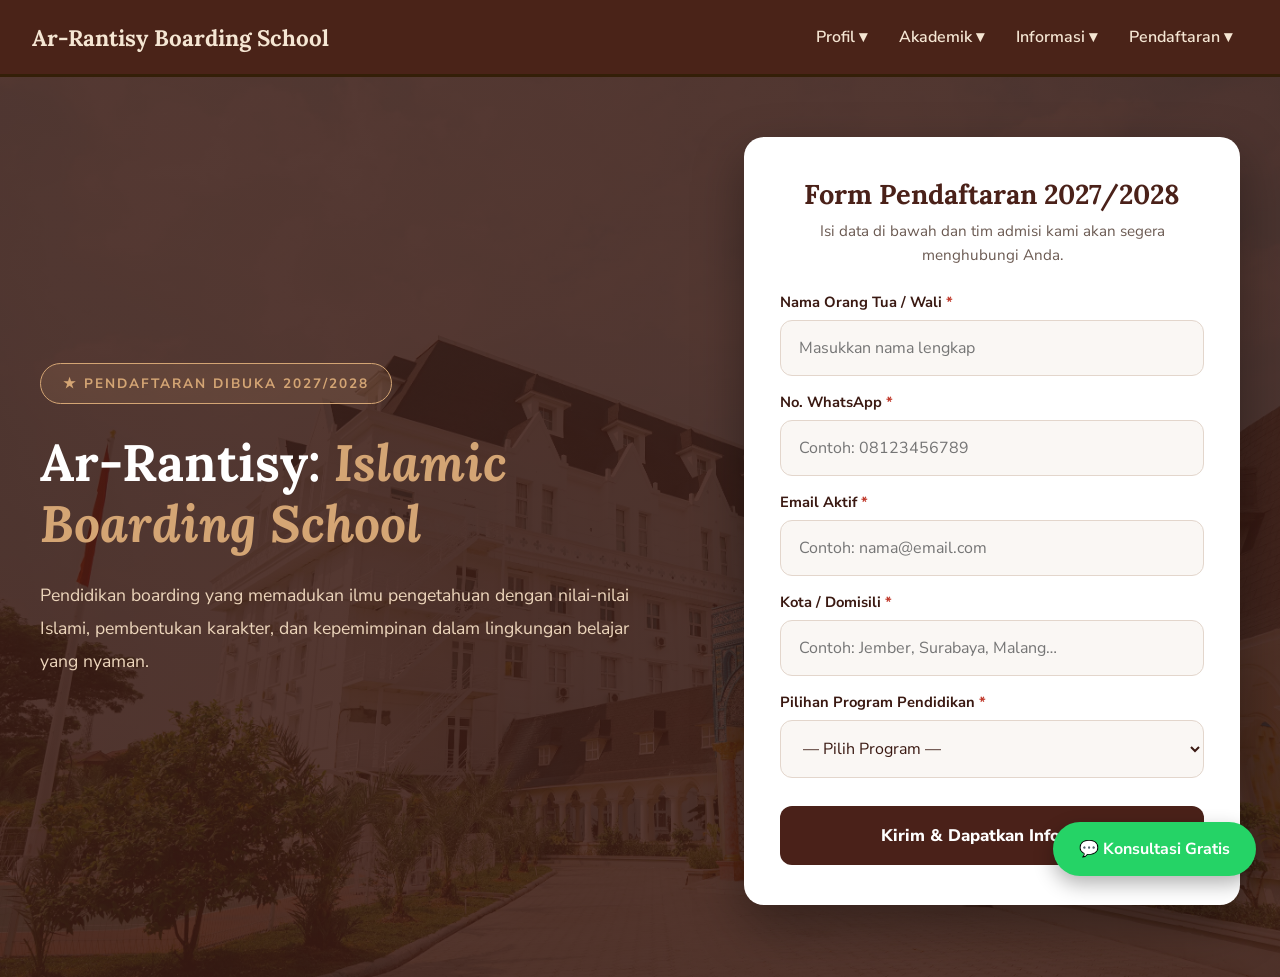
==== form-pendaftaran.html @ 4a1645a8 "first commit" ====
<!DOCTYPE html>
<html lang="en">
<head>
  <meta charset="UTF-8">
  <meta name="viewport" content="width=device-width, initial-scale=1">
  <title>Islamic Boarding School</title>
  <link rel="preconnect" href="https://fonts.googleapis.com">
  <link rel="preconnect" href="https://fonts.gstatic.com" crossorigin>
  <link href="https://fonts.googleapis.com/css2?family=Lora:wght@500;700&family=Nunito+Sans:wght@400;600;700&display=swap" rel="stylesheet">
  <link rel="stylesheet" href="style.css">
</head>
<body>

  <header class="header">
    <a href="#" class="logo">Ar-Rantisy Boarding School</a>
    <input type="checkbox" id="menu-toggle" aria-label="Buka menu">
    <label for="menu-toggle" class="burger">☰</label>

    <nav>
      <ul class="menu">

        <li class="dropdown">
          <a href="#profil">Profil</a>
          <ul class="submenu">
            <li><a href="#sejarah">Sejarah</a></li>
            <li><a href="#visi-misi">Visi dan Misi</a></li>
          </ul>
        </li>

        <li class="dropdown">
          <a href="#akademik">Akademik</a>
          <ul class="submenu">
            <li><a href="#kurikulum">Kurikulum</a></li>
            <li><a href="#program-unggulan">Program Unggulan</a></li>
            <li><a href="#jenjang-pendidikan">Jenjang Pendidikan</a></li>
            <li><a href="#fasilitas">Fasilitas</a></li>
          </ul>
        </li>

        <li class="dropdown">
          <a href="#informasi">Informasi</a>
          <ul class="submenu">
            <li><a href="#berita-kegiatan">Berita Kegiatan</a></li>
            <li><a href="#galeri-foto">Galeri Foto</a></li>
          </ul>
        </li>

        <li class="dropdown">
          <a href="#pendaftaran">Pendaftaran</a>
          <ul class="submenu">
            <li><a href="informasi_pendaftaran.html">Informasi Pendaftaran</a></li>
            <li><a href="form-pendaftaran.html">Form Pendaftaran</a></li>
            <li><a href="kontak.html">Kontak</a></li>
          </ul>
      </ul>
    </nav>
  </header>

 <main class="reg">
    <div class="reg-wrap">

      <!-- Kiri: teks perkenalan -->
      <div class="reg-info">
        <span class="reg-badge">★ Pendaftaran Dibuka 2027/2028</span>
        <h1>Ar-Rantisy: <em>Islamic Boarding School</em></h1>
        <p>
          Pendidikan boarding yang memadukan ilmu pengetahuan dengan nilai-nilai Islami,
          pembentukan karakter, dan kepemimpinan dalam lingkungan belajar yang nyaman.
        </p>
      </div>

      <!-- Kanan: form -->
      <div class="reg-card">
        <h2>Form Pendaftaran 2027/2028</h2>
        <p class="reg-sub">Isi data di bawah dan tim admisi kami akan segera menghubungi Anda.</p>

        <form id="formDaftar">
          <label for="nama">Nama Orang Tua / Wali <span>*</span></label>
          <input type="text" id="nama" placeholder="Masukkan nama lengkap" required>

          <label for="wa">No. WhatsApp <span>*</span></label>
          <input type="tel" id="wa" placeholder="Contoh: 08123456789" required>

          <label for="email">Email Aktif <span>*</span></label>
          <input type="email" id="email" placeholder="Contoh: nama@email.com" required>

          <label for="kota">Kota / Domisili <span>*</span></label>
          <input type="text" id="kota" placeholder="Contoh: Jember, Surabaya, Malang…" required>

          <label for="program">Pilihan Program Pendidikan <span>*</span></label>
          <select id="program" required>
            <option value="">— Pilih Program —</option>
            <option>SD</option>
            <option>SMP</option>
            <option>SMA</option>
          </select>

          <button type="submit" class="reg-submit">Kirim &amp; Dapatkan Informasi</button>
        </form>
      </div>

    </div>
  </main>

  <!-- Tombol WhatsApp melayang -->
  <a href="https://wa.me/6281234567890" target="_blank" class="wa-float">💬 Konsultasi Gratis</a>

  <script>
    // Saat form dikirim, data dibuka di WhatsApp admisi dengan pesan otomatis
    document.getElementById('formDaftar').addEventListener('submit', function (e) {
      e.preventDefault();
      var nama = document.getElementById('nama').value;
      var wa = document.getElementById('wa').value;
      var email = document.getElementById('email').value;
      var kota = document.getElementById('kota').value;
      var program = document.getElementById('program').value;

      var pesan = 'Assalamu’alaikum, saya ingin mendaftar di Ar-Rantisy Boarding School.%0A%0A' +
        'Nama Orang Tua/Wali: ' + encodeURIComponent(nama) + '%0A' +
        'No. WhatsApp: ' + encodeURIComponent(wa) + '%0A' +
        'Email: ' + encodeURIComponent(email) + '%0A' +
        'Kota/Domisili: ' + encodeURIComponent(kota) + '%0A' +
        'Program: ' + encodeURIComponent(program);

      window.open('https://wa.me/6281234567890?text=' + pesan, '_blank');
    });
  </script>
</body>
</html>
---- style.css ----
* { margin: 0; padding: 0; box-sizing: border-box; }

body { font-family: 'Nunito Sans', sans-serif; }

/* ===== HEADER (punyamu + 2 baris tambahan) ===== */
.header {
  display: flex;
  justify-content: space-between;
  align-items: center;
  flex-wrap: wrap;
  gap: 0.8rem;
  padding: 1rem 2rem;
  background: #4a2318;
  border-bottom: 3px solid #341f08;
  color: white;            /* tambahan: teks putih */
  position: relative;      /* tambahan: acuan posisi menu di HP */
}

/* ===== MENU ===== */
.menu { display: flex; list-style: none; }
.menu li { position: relative; }
.menu a { display: block; padding: 10px 16px; margin-left: 0; font-weight: 600; }
.menu a:hover { color: #c8a165; }
.dropdown > a::after { content: " ▾"; }

/* ===== SUBMENU (muncul saat kursor diarahkan) ===== */
.submenu {
  display: none;
  position: absolute;
  top: 100%;
  left: 0;
  min-width: 200px;
  list-style: none;
  padding: 8px;
  background: #4a2318;
  border-top: 3px solid #341f08;
}
.dropdown:hover .submenu,
.dropdown:focus-within .submenu { display: block; }

/* tombol hamburger disembunyikan di laptop */
#menu-toggle, .burger { display: none; }

/* ===== TAMPILAN HP ===== */
@media (max-width: 820px) {
  .burger { display: block; font-size: 1.7rem; cursor: pointer; }

  /* menu disembunyikan, muncul saat hamburger diklik */
  nav {
    display: none;
    position: absolute;
    top: 100%;
    left: 0;
    right: 0;
    padding: 10px 20px 20px;
    background: #4a2318;
  }
  #menu-toggle:checked ~ nav { display: block; }

  .menu { flex-direction: column; }

  /* submenu langsung tampil, menjorok ke dalam */
  .submenu { display: block; position: static; padding: 0 0 0 16px; border: 0; }
}
.logo {
  font-family: 'Lora', serif;
  font-size: 1.4rem;
  font-weight: 700;
  color: #f5e6d3;
  text-decoration: none;
}

nav a {
  margin-left: 1.5rem;
  color: #f5e6d3;
  text-decoration: none;
  font-weight: 600;
  transition: color 0.2s;
}

nav a:hover { color: #d4a574; }

.hero {
  min-height: 80vh;
  display: flex;
  align-items: center;
  text-align: center;
  padding: 3rem 1.5rem;
  color: #f5e6d3;
  /* lapisan coklat transparan di atas foto = efek pudar */
  background:
    linear-gradient(rgba(74, 35, 24, 0.75), rgba(43, 24, 16, 0.75)),
    url('foto-sekolah.jpg') center / cover no-repeat;
}
 
.wrap {
  max-width: 750px;
  margin: 0 auto;
}
 
.hero h1 {
  font-family: 'Lora', serif;
  font-size: clamp(1.8rem, 5vw, 2.8rem);
  line-height: 1.3;
  margin-bottom: 1rem;
}
 
.hero p {
  margin-bottom: 2rem;
  opacity: 0.9;
}
 
.btns {
  display: flex;
  justify-content: center;
  flex-wrap: wrap;
  gap: 1rem;
}
 
.btn {
  padding: 0.7rem 1.6rem;
  border: 2px solid #d4a574;
  border-radius: 999px;
  color: #f5e6d3;
  text-decoration: none;
  font-weight: 700;
}
 
.btn.gold {
  background: #d4a574;
  color: #2b1810;
}

.profil {
  padding: 4rem 1.5rem;
  background: #f0f0f0;
  color: #2b1810;
}
 
.profil .wrap {
  max-width: 1000px;
  display: grid;
  grid-template-columns: 1.2fr 1fr;   
  gap: 3rem;
  align-items: center;
}
 
.profil h2 {
  font-family: 'Lora', serif;
  font-size: 2rem;
  color: #4a2318;
  margin-bottom: 1rem;
}
 
.profil h3 {
  font-family: 'Lora', serif;
  color: #4a2318;
  margin: 1.5rem 0 0.4rem;
}
 
.profil p,
.profil li {
  line-height: 1.7;
}
 
.profil ul {
  padding-left: 1.2rem;
}
 
.card {
  background: #fff8f0;
  padding: 0.8rem;
  border-radius: 14px;
  border: 1px solid #d4a574;
  box-shadow: 0 8px 20px rgba(74, 35, 24, 0.2);
}
 
.card img {
  display: block;
  width: 100%;
  height: 320px;
  object-fit: cover;
  border-radius: 8px;
}
 




/* ===== GALERI FOTO HORIZONTAL ===== */
.slider {
  display: flex;
  flex-direction: row;
  flex-wrap: nowrap;
  justify-content: flex-start;
  gap: 15px;
  overflow-x: auto;
  overflow-y: hidden;
  width: 100%;
  padding: 15px 0 20px;
  scroll-behavior: smooth;
}

/* CARD FOTO */
.foto-card {
  flex: 0 0 260px;
  width: 260px;
  min-width: 260px;
  background: #fff8f0;
  padding: 12px;
  border-radius: 16px;
  border: 1px solid #d4a574;
  box-shadow: 0 4px 12px rgba(74, 35, 24, 0.15);
  text-align: center;
}

/* GAMBAR */
.foto-card img {
  display: block;
  width: 100%;
  height: 220px;
  object-fit: cover;
  border-radius: 10px;
}

/* KETERANGAN */
.foto-card p {
  margin: 10px 0 3px;
  color: #6f5d52;
  font-size: 14px;
}


/* Scrollbar */
.slider::-webkit-scrollbar {
  height: 8px;
}

.slider::-webkit-scrollbar-thumb {
  background: #b9a69a;
  border-radius: 10px;
}

.hint {
  margin-top: 5px;
  font-size: 0.85rem;
  color: #6f5d52;
  text-align: center;
}



/* ===== GALERI ===== */
.galeri {
  padding: 4rem 1.5rem;
  background: #f0f0f0;
}

.galeri .wrap {
  max-width: none;
  width: 100%;
  margin: 0;
  display: block;
}

.galeri h2 {
  font-family: 'Lora', serif;
  color: #4a2318;
  font-size: 2rem;
  margin-bottom: 10px;
}

/* Slider ke samping */
.slider {
  display: flex;
  flex-wrap: nowrap;
  gap: 20px;
  overflow-x: auto;
  overflow-y: hidden;
  padding: 20px 5px;
  scroll-behavior: smooth;
}

/* Card setiap foto */
.foto-card {
  flex: 0 0 260px;
  background: #fff8f0;
  padding: 12px;
  border-radius: 16px;
  border: 1px solid #d4a574;
  box-shadow: 0 4px 12px rgba(74, 35, 24, 0.15);
  text-align: center;
}

/* Foto */
.foto-card img {
  display: block;
  width: 100%;
  height: 220px;
  object-fit: cover;
  border-radius: 10px;
}

/* Keterangan */
.foto-card p {
  margin-top: 10px;
  color: #6f5d52;
  font-size: 14px;
}

.hint {
  text-align: center;
  font-size: 0.85rem;
  color: #6f5d52;
}

/* ===== Section Informasi Pendaftaran ===== */
.psb {
  background: linear-gradient(135deg, #3a1912 0%, #4a2119 55%, #5c2d22 100%);
  color: #f5e6d3;
  padding: 80px 24px;
  font-family: 'Nunito Sans', sans-serif;
  scroll-margin-top: 90px; /* supaya tidak tertutup header saat klik menu */
}
.psb-container { max-width: 1200px; margin: 0 auto; text-align: center; }

.psb-title { font-family: 'Lora', serif; font-size: 2.6rem; color: #fff; margin: 0; }
.psb-year  { font-family: 'Lora', serif; font-size: 1.7rem; color: #d4a574; margin: 10px 0 18px; }
.psb-line  { display: block; width: 80px; height: 4px; background: #d4a574; border-radius: 4px; margin: 0 auto 28px; }
.psb-desc  { max-width: 800px; margin: 0 auto 50px; line-height: 1.9; font-size: 1.05rem; color: #ecd5bb; }

.psb-steps {
  display: grid;
  grid-template-columns: repeat(4, 1fr);
  gap: 24px;
  text-align: center;
}
.psb-card {
  background: rgba(255, 255, 255, 0.07);
  border: 1px solid rgba(212, 165, 116, 0.35);
  border-radius: 20px;
  padding: 32px 24px;
  transition: transform .25s, background .25s;
}
.psb-card:hover { transform: translateY(-6px); background: rgba(255, 255, 255, 0.12); }
.psb-num {
  width: 70px; height: 70px; margin: 0 auto 18px;
  display: flex; align-items: center; justify-content: center;
  background: #d4a574; color: #4a2119;
  font-weight: 800; font-size: 1.5rem;
  border-radius: 50%;
}
.psb-card h3 { font-size: 1.15rem; color: #fff; margin: 0 0 10px; }
.psb-card p  { font-size: .95rem; line-height: 1.7; color: #ecd5bb; margin: 0; }

.psb-action {
  max-width: 520px;
  margin: 60px 0 0 0;
  text-align: left;
}
.psb-label  { color: #d4a574; margin: 0 0 8px; font-size: .95rem; }
.psb-date {
  display: inline-block;
  background: rgba(255, 255, 255, 0.09);
  padding: 18px 26px; border-radius: 16px;
  font-weight: 800; font-size: 1.2rem; color: #fff;
  margin-bottom: 22px;
}
.psb-btn {
  display: block; text-align: center; text-decoration: none;
  padding: 18px; border-radius: 16px; font-weight: 800; font-size: 1.05rem;
  margin-bottom: 14px; transition: transform .2s, opacity .2s;
}
.psb-btn:hover { transform: translateY(-2px); opacity: .92; }
.psb-btn-main { background: #d4a574; color: #4a2119; }
.psb-btn-wa   { background: rgba(255, 255, 255, 0.1); color: #fff; border: 1px solid rgba(212, 165, 116, 0.5); }

/* Responsif */
@media (max-width: 992px) { .psb-steps { grid-template-columns: repeat(2, 1fr); } }
@media (max-width: 576px) {
  .psb-steps { grid-template-columns: 1fr; }
  .psb-title { font-size: 2rem; }
}

/* ===== Halaman Form Pendaftaran ===== */
.reg {
  background: linear-gradient(rgba(58,25,18,.85), rgba(58,25,18,.85)),
              url('foto-sekolah.jpg') center/cover no-repeat;
  min-height: 100vh;
  padding: 60px 24px;
  font-family: 'Nunito Sans', sans-serif;
  color: #f5e6d3;
}
.reg-wrap {
  max-width: 1200px;
  margin: 0 auto;
  display: grid;
  grid-template-columns: 1.3fr 1fr;
  gap: 60px;
  align-items: center;
}

/* ---- Kiri ---- */
.reg-badge {
  display: inline-block;
  padding: 10px 22px;
  border: 1px solid #d4a574;
  border-radius: 999px;
  background: rgba(212, 165, 116, 0.12);
  color: #d4a574;
  font-size: .85rem;
  font-weight: 700;
  letter-spacing: 2px;
  text-transform: uppercase;
  margin-bottom: 28px;
}
.reg-info h1 {
  font-family: 'Lora', serif;
  font-size: 3.2rem;
  line-height: 1.2;
  color: #fff;
  margin: 0 0 24px;
}
.reg-info h1 em { color: #d4a574; font-style: italic; }
.reg-info p { font-size: 1.1rem; line-height: 1.9; color: #ecd5bb; max-width: 620px; }

.reg-stats { display: flex; flex-wrap: wrap; gap: 40px; margin-top: 40px; }
.reg-stats strong { display: block; font-family: 'Lora', serif; font-size: 2.2rem; color: #d4a574; }
.reg-stats span { font-size: .85rem; color: #ecd5bb; letter-spacing: 1px; }

/* ---- Kanan (kartu form) ---- */
.reg-card {
  background: #fff;
  color: #3a1912;
  border-radius: 20px;
  padding: 40px 36px;
  box-shadow: 0 20px 50px rgba(0, 0, 0, 0.35);
}
.reg-card h2 { font-family: 'Lora', serif; text-align: center; font-size: 1.7rem; margin: 0 0 8px; color: #4a2119; }
.reg-sub { text-align: center; color: #6b5a52; font-size: .95rem; line-height: 1.6; margin: 0 0 24px; }

.reg-card label { display: block; font-weight: 700; font-size: .92rem; margin: 16px 0 8px; }
.reg-card label span { color: #c0392b; }

.reg-card input,
.reg-card select {
  width: 100%;
  box-sizing: border-box;
  padding: 16px 18px;
  border: 1px solid #e3d6cc;
  border-radius: 12px;
  background: #faf7f4;
  font-family: inherit;
  font-size: 1rem;
  color: #3a1912;
  transition: border-color .2s, box-shadow .2s;
}
.reg-card input:focus,
.reg-card select:focus {
  outline: none;
  border-color: #d4a574;
  box-shadow: 0 0 0 3px rgba(212, 165, 116, 0.3);
}

.reg-submit {
  width: 100%;
  margin-top: 28px;
  padding: 18px;
  border: none;
  border-radius: 12px;
  background: #4a2119;
  color: #fff;
  font-family: inherit;
  font-weight: 800;
  font-size: 1.05rem;
  cursor: pointer;
  transition: background .2s, transform .2s;
}
.reg-submit:hover { background: #5c2d22; transform: translateY(-2px); }

/* ---- Tombol WhatsApp melayang ---- */
.wa-float {
  position: fixed;
  right: 24px;
  bottom: 24px;
  z-index: 999;
  padding: 16px 26px;
  border-radius: 999px;
  background: #25d366;
  color: #fff;
  font-weight: 700;
  text-decoration: none;
  box-shadow: 0 8px 20px rgba(0, 0, 0, 0.3);
}

/* ---- Responsif ---- */
@media (max-width: 992px) {
  .reg-wrap { grid-template-columns: 1fr; gap: 40px; }
  .reg-info h1 { font-size: 2.4rem; }
}
@media (max-width: 576px) {
  .reg-card { padding: 28px 20px; }
  .reg-stats { gap: 24px; }
}

/* ===== Halaman Kontak ===== */
.kontak {
  background: linear-gradient(135deg, #3a1912 0%, #4a2119 55%, #5c2d22 100%);
  min-height: 100vh;
  padding: 70px 24px;
  font-family: 'Nunito Sans', sans-serif;
  color: #f5e6d3;
}
.kontak-container { max-width: 1200px; margin: 0 auto; text-align: center; }

.kontak-title { font-family: 'Lora', serif; font-size: 2.6rem; color: #fff; margin: 0 0 12px; }
.kontak-sub   { max-width: 640px; margin: 0 auto 18px; line-height: 1.8; color: #ecd5bb; }
.kontak-line  { display: block; width: 80px; height: 4px; background: #d4a574; border-radius: 4px; margin: 0 auto 50px; }

/* ---- Kartu info ---- */
.kontak-cards {
  display: grid;
  grid-template-columns: repeat(4, 1fr);
  gap: 24px;
}
.kontak-card {
  background: rgba(255, 255, 255, 0.07);
  border: 1px solid rgba(212, 165, 116, 0.35);
  border-radius: 20px;
  padding: 32px 22px;
  transition: transform .25s, background .25s;
}
.kontak-card:hover { transform: translateY(-6px); background: rgba(255, 255, 255, 0.12); }
.kontak-icon {
  width: 70px; height: 70px; margin: 0 auto 16px;
  display: flex; align-items: center; justify-content: center;
  background: #d4a574; border-radius: 50%;
  font-size: 1.7rem;
}
.kontak-card h3 { font-size: 1.1rem; color: #fff; margin: 0 0 8px; }
.kontak-card p  { font-size: .95rem; line-height: 1.7; color: #ecd5bb; margin: 0; }

/* ---- Bagian bawah: info samping + form ---- */
.kontak-body {
  display: grid;
  grid-template-columns: 1fr 1.1fr;
  gap: 40px;
  margin-top: 60px;
  text-align: left;
  align-items: start;
}
.kontak-side h2 { font-family: 'Lora', serif; font-size: 1.8rem; color: #fff; margin: 0 0 14px; }
.kontak-side h3 { color: #d4a574; margin: 36px 0 14px; font-size: 1rem; letter-spacing: 1px; text-transform: uppercase; }
.kontak-side p  { line-height: 1.8; color: #ecd5bb; margin: 0 0 24px; }

.kontak-wa {
  display: block; text-align: center; text-decoration: none;
  background: #d4a574; color: #4a2119;
  padding: 18px; border-radius: 16px;
  font-weight: 800; font-size: 1.05rem;
  transition: transform .2s, opacity .2s;
}
.kontak-wa:hover { transform: translateY(-2px); opacity: .92; }

.kontak-social { display: flex; flex-wrap: wrap; gap: 12px; }
.kontak-social a {
  text-decoration: none; color: #fff;
  padding: 10px 22px; border-radius: 999px;
  border: 1px solid rgba(212, 165, 116, 0.5);
  background: rgba(255, 255, 255, 0.08);
  font-weight: 700; font-size: .9rem;
  transition: background .2s;
}
.kontak-social a:hover { background: rgba(212, 165, 116, 0.3); }

/* ---- Form (kartu putih) ---- */
.kontak-form {
  background: #fff; color: #3a1912;
  border-radius: 20px; padding: 36px;
  box-shadow: 0 20px 50px rgba(0, 0, 0, 0.35);
}
.kontak-form h2 { font-family: 'Lora', serif; color: #4a2119; font-size: 1.6rem; margin: 0 0 8px; }
.kontak-form label { display: block; font-weight: 700; font-size: .92rem; margin: 16px 0 8px; }
.kontak-form label span { color: #c0392b; }
.kontak-form input,
.kontak-form textarea {
  width: 100%; box-sizing: border-box;
  padding: 16px 18px;
  border: 1px solid #e3d6cc; border-radius: 12px;
  background: #faf7f4;
  font-family: inherit; font-size: 1rem; color: #3a1912;
  resize: vertical;
  transition: border-color .2s, box-shadow .2s;
}
.kontak-form input:focus,
.kontak-form textarea:focus {
  outline: none; border-color: #d4a574;
  box-shadow: 0 0 0 3px rgba(212, 165, 116, 0.3);
}
.kontak-submit {
  width: 100%; margin-top: 26px; padding: 18px;
  border: none; border-radius: 12px;
  background: #4a2119; color: #fff;
  font-family: inherit; font-weight: 800; font-size: 1.05rem;
  cursor: pointer; transition: background .2s, transform .2s;
}
.kontak-submit:hover { background: #5c2d22; transform: translateY(-2px); }

/* ---- Responsif ---- */
@media (max-width: 992px) {
  .kontak-cards { grid-template-columns: repeat(2, 1fr); }
  .kontak-body  { grid-template-columns: 1fr; }
}
@media (max-width: 576px) {
  .kontak-cards { grid-template-columns: 1fr; }
  .kontak-title { font-size: 2rem; }
  .kontak-form  { padding: 26px 20px; }
}
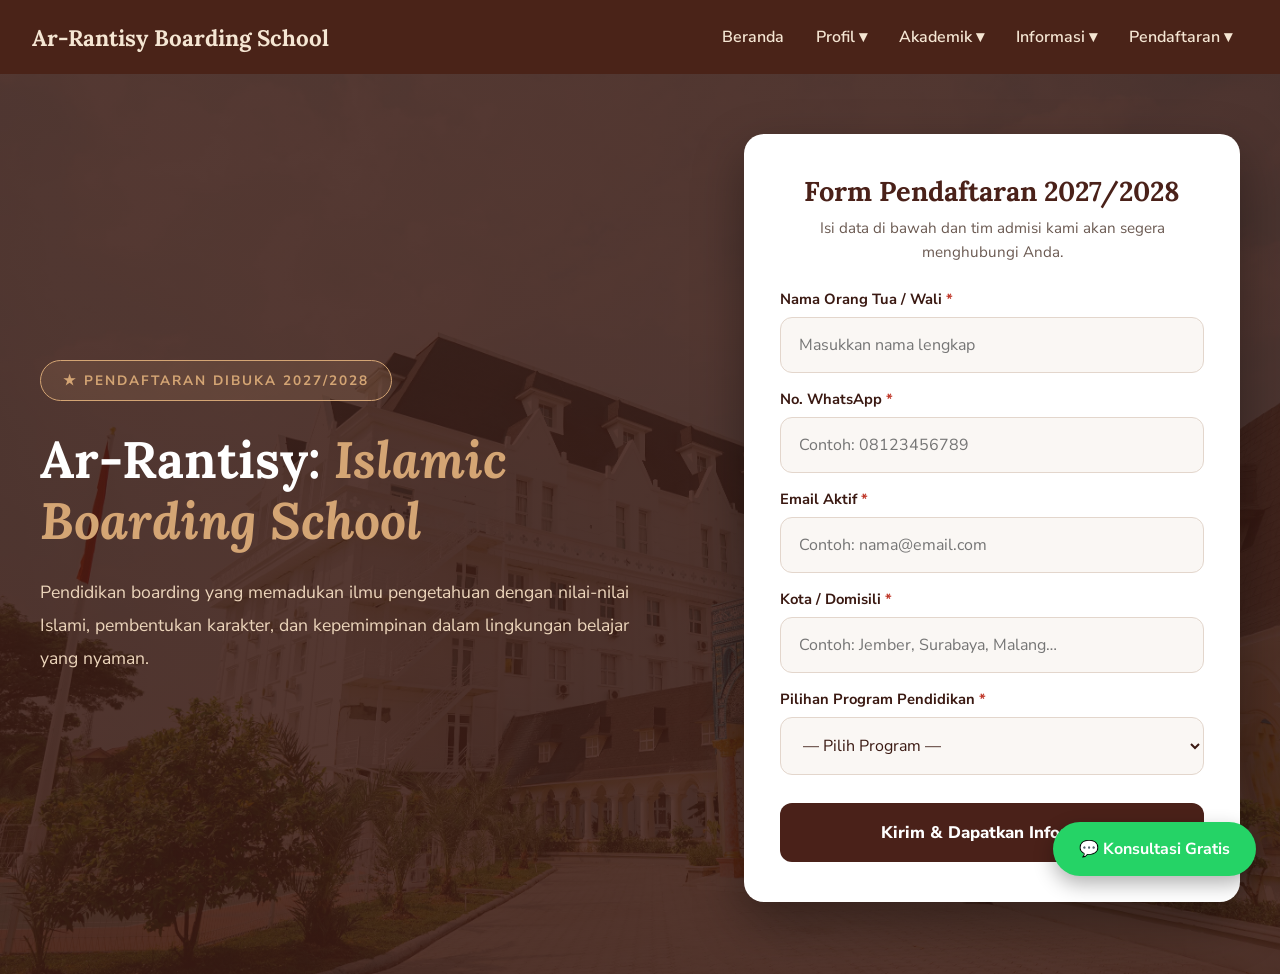
==== commit 3b14d136: "tambah punya widya" ====
--- a/form-pendaftaran.html
+++ b/form-pendaftaran.html
@@ -12,46 +12,49 @@
 <body>
 
   <header class="header">
-    <a href="#" class="logo">Ar-Rantisy Boarding School</a>
+    <a href="index.html" class="logo">Ar-Rantisy Boarding School</a>
     <input type="checkbox" id="menu-toggle" aria-label="Buka menu">
     <label for="menu-toggle" class="burger">☰</label>
 
     <nav>
       <ul class="menu">
+        <li><a href="index.html">Beranda</a></li>
 
         <li class="dropdown">
-          <a href="#profil">Profil</a>
+          <a href="sejarah.html">Profil</a>
           <ul class="submenu">
-            <li><a href="#sejarah">Sejarah</a></li>
-            <li><a href="#visi-misi">Visi dan Misi</a></li>
+            <li><a href="sejarah.html">Sejarah</a></li>
+            <li><a href="visi-misi.html">Visi dan Misi</a></li>
           </ul>
         </li>
 
         <li class="dropdown">
-          <a href="#akademik">Akademik</a>
+          <a href="kurikulum.html">Akademik</a>
           <ul class="submenu">
-            <li><a href="#kurikulum">Kurikulum</a></li>
-            <li><a href="#program-unggulan">Program Unggulan</a></li>
-            <li><a href="#jenjang-pendidikan">Jenjang Pendidikan</a></li>
-            <li><a href="#fasilitas">Fasilitas</a></li>
+            <li><a href="kurikulum.html">Kurikulum</a></li>
+            <li><a href="program-unggulan.html">Program Unggulan</a></li>
+            <li><a href="jenjang-pendidikan.html">Jenjang Pendidikan</a></li>
+            <li><a href="fasilitas.html">Fasilitas</a></li>
           </ul>
         </li>
 
         <li class="dropdown">
-          <a href="#informasi">Informasi</a>
+          <a href="berita-kegiatan.html">Informasi</a>
           <ul class="submenu">
-            <li><a href="#berita-kegiatan">Berita Kegiatan</a></li>
-            <li><a href="#galeri-foto">Galeri Foto</a></li>
+            <li><a href="berita-kegiatan.html">Berita Kegiatan</a></li>
+            <li><a href="galeri-foto.html">Galeri Foto</a></li>
           </ul>
         </li>
 
         <li class="dropdown">
-          <a href="#pendaftaran">Pendaftaran</a>
+          <a href="informasi_pendaftaran.html">Pendaftaran</a>
           <ul class="submenu">
             <li><a href="informasi_pendaftaran.html">Informasi Pendaftaran</a></li>
             <li><a href="form-pendaftaran.html">Form Pendaftaran</a></li>
             <li><a href="kontak.html">Kontak</a></li>
           </ul>
+        </li>
+
       </ul>
     </nav>
   </header>
--- a/style.css
+++ b/style.css
@@ -11,9 +11,10 @@
   gap: 0.8rem;
   padding: 1rem 2rem;
   background: #4a2318;
-  border-bottom: 3px solid #341f08;
-  color: white;            /* tambahan: teks putih */
-  position: relative;      /* tambahan: acuan posisi menu di HP */
+   color: white;            /* tambahan: teks putih */
+  position: sticky;      /* tambahan: acuan posisi menu di HP */
+  top:0;
+  z-index: 100;
 }
 
 /* ===== MENU ===== */
@@ -253,7 +254,7 @@
 /* ===== GALERI ===== */
 .galeri {
   padding: 4rem 1.5rem;
-  background: #f0f0f0;
+  background: #f5ece2;
 }
 
 .galeri .wrap {
@@ -314,20 +315,203 @@
   color: #6f5d52;
 }
 
-/* ===== Section Informasi Pendaftaran ===== */
+/* ===== HALAMAN DALAM ===== */
+.halaman {
+  padding: 4rem 1.5rem;
+  background: #f5ece2;
+  color: #2b1810;
+  min-height: 60vh;
+}
+
+.halaman .wrap {
+  max-width: 1000px;
+}
+
+.halaman h2 {
+  font-family: 'Lora', serif;
+  font-size: 2rem;
+  color: #4a2318;
+  margin-bottom: 1rem;
+}
+
+.halaman p {
+  line-height: 1.7;
+}
+
+/* ===== BANNER HALAMAN ===== */
+.page-hero {
+  background:
+    linear-gradient(rgba(74, 35, 24, 0.8), rgba(43, 24, 16, 0.8)),
+    url('foto-sekolah.jpg') center / cover no-repeat;
+  color: #f5e6d3;
+  text-align: center;
+  padding: 3.5rem 1.5rem;
+}
+
+.page-hero .wrap {
+  max-width: 800px;
+}
+
+.page-hero .kicker {
+  color: #f0c98f;
+  font-size: 0.95rem;
+  font-weight: 700;
+  letter-spacing: 0.2em;
+  text-transform: uppercase;
+  margin-bottom: 0.6rem;
+}
+
+.page-hero h1 {
+  font-family: 'Lora', serif;
+  font-size: clamp(2rem, 5vw, 3rem);
+  margin-bottom: 0.8rem;
+}
+
+.page-hero p {
+  line-height: 1.7;
+  opacity: 0.9;
+}
+
+/* ===== HALAMAN SEJARAH ===== */
+.sejarah {
+  padding: 4rem 1.5rem;
+  background: #f5ece2;
+  color: #2b1810;
+}
+
+.sejarah .wrap {
+  max-width: 1000px;
+}
+
+.sejarah h2 {
+  font-family: 'Lora', serif;
+  font-size: 2rem;
+  color: #4a2318;
+  margin-bottom: 1rem;
+  text-align: center;
+}
+
+.sejarah-intro {
+  max-width: 760px;
+  margin: 0 auto 3.5rem;
+  text-align: center;
+}
+
+.sejarah-intro p {
+  line-height: 1.8;
+}
+
+/* garis waktu */
+.timeline {
+  --gap: 2rem;
+  position: relative;
+  max-width: 800px;
+  margin: 0 auto 3.5rem;
+  padding-left: var(--gap);
+  border-left: 3px solid #d4a574;
+}
+
+.tl-item {
+  position: relative;
+  background: #ffffff;
+  padding: 1.4rem 1.6rem;
+  margin-bottom: 1.6rem;
+  border: 1px solid #d4a574;
+  border-radius: 14px;
+  box-shadow: 0 8px 20px rgba(74, 35, 24, 0.12);
+}
+
+.tl-item:last-child {
+  margin-bottom: 0;
+}
+
+.tl-item::before {
+  content: "";
+  position: absolute;
+  top: 1.7rem;
+  left: calc(-1 * var(--gap) - 10px);
+  width: 17px;
+  height: 17px;
+  background: #4a2318;
+  border: 3px solid #f5ece2;
+  border-radius: 50%;
+}
+
+.tl-label {
+  display: inline-block;
+  background: #4a2318;
+  color: #f5e6d3;
+  padding: 0.2rem 0.9rem;
+  border-radius: 999px;
+  font-size: 0.85rem;
+  font-weight: 700;
+  margin-bottom: 0.6rem;
+}
+
+.tl-item h3 {
+  font-family: 'Lora', serif;
+  color: #4a2318;
+  margin-bottom: 0.4rem;
+}
+
+.tl-item p {
+  line-height: 1.7;
+}
+
+/* kartu nilai */
+.nilai {
+  display: grid;
+  grid-template-columns: repeat(3, 1fr);
+  gap: 1.5rem;
+}
+
+.nilai-card {
+  background: #4a2318;
+  color: #f5e6d3;
+  padding: 1.8rem 1.5rem;
+  border-radius: 16px;
+  text-align: center;
+}
+
+.nilai-card h3 {
+  font-family: 'Lora', serif;
+  color: #d4a574;
+  margin-bottom: 0.5rem;
+}
+
+.nilai-card p {
+  line-height: 1.6;
+}
+
+/* HP */
+@media (max-width: 768px) {
+  .page-hero {
+    padding: 3rem 1.5rem;
+  }
+
+  .timeline {
+    --gap: 1.4rem;
+  }
+
+  .nilai {
+    grid-template-columns: 1fr;
+  }
+}
+
+/* ===== Section Informasi Pendaftaran (latar krem) ===== */
 .psb {
-  background: linear-gradient(135deg, #3a1912 0%, #4a2119 55%, #5c2d22 100%);
-  color: #f5e6d3;
+  background: #f5ece2;
+  color: #4a2119;
   padding: 80px 24px;
   font-family: 'Nunito Sans', sans-serif;
-  scroll-margin-top: 90px; /* supaya tidak tertutup header saat klik menu */
+  scroll-margin-top: 90px;
 }
 .psb-container { max-width: 1200px; margin: 0 auto; text-align: center; }
 
-.psb-title { font-family: 'Lora', serif; font-size: 2.6rem; color: #fff; margin: 0; }
-.psb-year  { font-family: 'Lora', serif; font-size: 1.7rem; color: #d4a574; margin: 10px 0 18px; }
+.psb-title { font-family: 'Lora', serif; font-size: 2.6rem; color: #4a2119; margin: 0; }
+.psb-year  { font-family: 'Lora', serif; font-size: 1.7rem; color: #a8713a; margin: 10px 0 18px; }
 .psb-line  { display: block; width: 80px; height: 4px; background: #d4a574; border-radius: 4px; margin: 0 auto 28px; }
-.psb-desc  { max-width: 800px; margin: 0 auto 50px; line-height: 1.9; font-size: 1.05rem; color: #ecd5bb; }
+.psb-desc  { max-width: 800px; margin: 0 auto 50px; line-height: 1.9; font-size: 1.05rem; color: #5a4038; }
 
 .psb-steps {
   display: grid;
@@ -336,34 +520,36 @@
   text-align: center;
 }
 .psb-card {
-  background: rgba(255, 255, 255, 0.07);
-  border: 1px solid rgba(212, 165, 116, 0.35);
+  background: #fff;
+  border: 1px solid rgba(212, 165, 116, 0.6);
   border-radius: 20px;
   padding: 32px 24px;
-  transition: transform .25s, background .25s;
-}
-.psb-card:hover { transform: translateY(-6px); background: rgba(255, 255, 255, 0.12); }
+  box-shadow: 0 6px 18px rgba(74, 33, 25, 0.08);
+  transition: transform .25s, box-shadow .25s;
+}
+.psb-card:hover { transform: translateY(-6px); box-shadow: 0 12px 26px rgba(74, 33, 25, 0.15); }
 .psb-num {
   width: 70px; height: 70px; margin: 0 auto 18px;
   display: flex; align-items: center; justify-content: center;
-  background: #d4a574; color: #4a2119;
+  background: #4a2119; color: #f5e6d3;
   font-weight: 800; font-size: 1.5rem;
   border-radius: 50%;
 }
-.psb-card h3 { font-size: 1.15rem; color: #fff; margin: 0 0 10px; }
-.psb-card p  { font-size: .95rem; line-height: 1.7; color: #ecd5bb; margin: 0; }
+.psb-card h3 { font-size: 1.15rem; color: #4a2119; margin: 0 0 10px; }
+.psb-card p  { font-size: .95rem; line-height: 1.7; color: #6b5a52; margin: 0; }
 
 .psb-action {
   max-width: 520px;
   margin: 60px 0 0 0;
   text-align: left;
 }
-.psb-label  { color: #d4a574; margin: 0 0 8px; font-size: .95rem; }
+.psb-label { color: #a8713a; font-weight: 700; margin: 0 0 8px; font-size: .95rem; }
 .psb-date {
   display: inline-block;
-  background: rgba(255, 255, 255, 0.09);
+  background: #fff;
+  border: 1px solid rgba(212, 165, 116, 0.6);
   padding: 18px 26px; border-radius: 16px;
-  font-weight: 800; font-size: 1.2rem; color: #fff;
+  font-weight: 800; font-size: 1.2rem; color: #4a2119;
   margin-bottom: 22px;
 }
 .psb-btn {
@@ -372,8 +558,8 @@
   margin-bottom: 14px; transition: transform .2s, opacity .2s;
 }
 .psb-btn:hover { transform: translateY(-2px); opacity: .92; }
-.psb-btn-main { background: #d4a574; color: #4a2119; }
-.psb-btn-wa   { background: rgba(255, 255, 255, 0.1); color: #fff; border: 1px solid rgba(212, 165, 116, 0.5); }
+.psb-btn-main { background: #4a2119; color: #f5e6d3; }
+.psb-btn-wa   { background: transparent; color: #4a2119; border: 2px solid #4a2119; }
 
 /* Responsif */
 @media (max-width: 992px) { .psb-steps { grid-template-columns: repeat(2, 1fr); } }
@@ -503,18 +689,18 @@
   .reg-stats { gap: 24px; }
 }
 
-/* ===== Halaman Kontak ===== */
+/* ===== Halaman Kontak (latar krem) ===== */
 .kontak {
-  background: linear-gradient(135deg, #3a1912 0%, #4a2119 55%, #5c2d22 100%);
+  background: #f5ece2;
   min-height: 100vh;
   padding: 70px 24px;
   font-family: 'Nunito Sans', sans-serif;
-  color: #f5e6d3;
+  color: #4a2119;
 }
 .kontak-container { max-width: 1200px; margin: 0 auto; text-align: center; }
 
-.kontak-title { font-family: 'Lora', serif; font-size: 2.6rem; color: #fff; margin: 0 0 12px; }
-.kontak-sub   { max-width: 640px; margin: 0 auto 18px; line-height: 1.8; color: #ecd5bb; }
+.kontak-title { font-family: 'Lora', serif; font-size: 2.6rem; color: #4a2119; margin: 0 0 12px; }
+.kontak-sub   { max-width: 640px; margin: 0 auto 18px; line-height: 1.8; color: #5a4038; }
 .kontak-line  { display: block; width: 80px; height: 4px; background: #d4a574; border-radius: 4px; margin: 0 auto 50px; }
 
 /* ---- Kartu info ---- */
@@ -524,21 +710,22 @@
   gap: 24px;
 }
 .kontak-card {
-  background: rgba(255, 255, 255, 0.07);
-  border: 1px solid rgba(212, 165, 116, 0.35);
+  background: #fff;
+  border: 1px solid rgba(212, 165, 116, 0.6);
   border-radius: 20px;
   padding: 32px 22px;
-  transition: transform .25s, background .25s;
-}
-.kontak-card:hover { transform: translateY(-6px); background: rgba(255, 255, 255, 0.12); }
+  box-shadow: 0 6px 18px rgba(74, 33, 25, 0.08);
+  transition: transform .25s, box-shadow .25s;
+}
+.kontak-card:hover { transform: translateY(-6px); box-shadow: 0 12px 26px rgba(74, 33, 25, 0.15); }
 .kontak-icon {
   width: 70px; height: 70px; margin: 0 auto 16px;
   display: flex; align-items: center; justify-content: center;
-  background: #d4a574; border-radius: 50%;
+  background: #4a2119; border-radius: 50%;
   font-size: 1.7rem;
 }
-.kontak-card h3 { font-size: 1.1rem; color: #fff; margin: 0 0 8px; }
-.kontak-card p  { font-size: .95rem; line-height: 1.7; color: #ecd5bb; margin: 0; }
+.kontak-card h3 { font-size: 1.1rem; color: #4a2119; margin: 0 0 8px; }
+.kontak-card p  { font-size: .95rem; line-height: 1.7; color: #6b5a52; margin: 0; }
 
 /* ---- Bagian bawah: info samping + form ---- */
 .kontak-body {
@@ -549,13 +736,13 @@
   text-align: left;
   align-items: start;
 }
-.kontak-side h2 { font-family: 'Lora', serif; font-size: 1.8rem; color: #fff; margin: 0 0 14px; }
-.kontak-side h3 { color: #d4a574; margin: 36px 0 14px; font-size: 1rem; letter-spacing: 1px; text-transform: uppercase; }
-.kontak-side p  { line-height: 1.8; color: #ecd5bb; margin: 0 0 24px; }
+.kontak-side h2 { font-family: 'Lora', serif; font-size: 1.8rem; color: #4a2119; margin: 0 0 14px; }
+.kontak-side h3 { color: #a8713a; margin: 36px 0 14px; font-size: 1rem; letter-spacing: 1px; text-transform: uppercase; }
+.kontak-side p  { line-height: 1.8; color: #5a4038; margin: 0 0 24px; }
 
 .kontak-wa {
   display: block; text-align: center; text-decoration: none;
-  background: #d4a574; color: #4a2119;
+  background: #4a2119; color: #f5e6d3;
   padding: 18px; border-radius: 16px;
   font-weight: 800; font-size: 1.05rem;
   transition: transform .2s, opacity .2s;
@@ -564,20 +751,21 @@
 
 .kontak-social { display: flex; flex-wrap: wrap; gap: 12px; }
 .kontak-social a {
-  text-decoration: none; color: #fff;
+  text-decoration: none; color: #4a2119;
   padding: 10px 22px; border-radius: 999px;
-  border: 1px solid rgba(212, 165, 116, 0.5);
-  background: rgba(255, 255, 255, 0.08);
+  border: 2px solid #4a2119;
+  background: transparent;
   font-weight: 700; font-size: .9rem;
-  transition: background .2s;
-}
-.kontak-social a:hover { background: rgba(212, 165, 116, 0.3); }
+  transition: background .2s, color .2s;
+}
+.kontak-social a:hover { background: #4a2119; color: #f5e6d3; }
 
 /* ---- Form (kartu putih) ---- */
 .kontak-form {
   background: #fff; color: #3a1912;
+  border: 1px solid rgba(212, 165, 116, 0.6);
   border-radius: 20px; padding: 36px;
-  box-shadow: 0 20px 50px rgba(0, 0, 0, 0.35);
+  box-shadow: 0 16px 40px rgba(74, 33, 25, 0.15);
 }
 .kontak-form h2 { font-family: 'Lora', serif; color: #4a2119; font-size: 1.6rem; margin: 0 0 8px; }
 .kontak-form label { display: block; font-weight: 700; font-size: .92rem; margin: 16px 0 8px; }
@@ -615,4 +803,780 @@
   .kontak-cards { grid-template-columns: 1fr; }
   .kontak-title { font-size: 2rem; }
   .kontak-form  { padding: 26px 20px; }
+}
+/* ===== HALAMAN VISI DAN MISI ===== */
+
+/* --- visi --- */
+.vm-visi {
+  padding: 4.5rem 1.5rem 3rem;
+  background: #f5ece2;
+  color: #2b1810;
+}
+
+.vm-visi .wrap,
+.vm-makna .wrap,
+.vm-misi .wrap {
+  max-width: 1100px;
+}
+
+.vm-visi-box {
+  position: relative;
+  overflow: hidden;
+  display: grid;
+  grid-template-columns: 230px 1fr;
+  gap: 2.5rem;
+  align-items: center;
+  padding: 3.5rem;
+  border-radius: 24px;
+  color: #f5e6d3;
+  background-color: #4a2318;
+  background-image:
+    repeating-linear-gradient(45deg, rgba(212, 165, 116, 0.07) 0 2px, transparent 2px 24px),
+    repeating-linear-gradient(-45deg, rgba(212, 165, 116, 0.07) 0 2px, transparent 2px 24px);
+  box-shadow: 0 18px 40px rgba(74, 35, 24, 0.3);
+  animation: vmUp 0.7s ease backwards;
+}
+
+.vm-visi-box::after {
+  content: "";
+  position: absolute;
+  left: 0;
+  right: 0;
+  bottom: 0;
+  height: 6px;
+  background: linear-gradient(90deg, #d4a574, #f0c98f, #d4a574);
+}
+
+.vm-visi-kiri {
+  padding-right: 2rem;
+  border-right: 2px solid rgba(212, 165, 116, 0.5);
+}
+
+.vm-label {
+  display: block;
+  margin-bottom: 0.6rem;
+  color: #d4a574;
+  font-size: 0.85rem;
+  font-weight: 700;
+  letter-spacing: 0.25em;
+  text-transform: uppercase;
+}
+
+.vm-visi-kiri h2 {
+  font-family: 'Lora', serif;
+  font-size: 3.6rem;
+  line-height: 1;
+  color: #f5e6d3;
+}
+
+.vm-visi-teks {
+  position: relative;
+  font-family: 'Lora', serif;
+  font-size: clamp(1.35rem, 2.6vw, 2rem);
+  line-height: 1.55;
+}
+
+.vm-quote {
+  display: block;
+  height: 2.6rem;
+  margin-bottom: 0;
+  font-family: 'Lora', serif;
+  font-size: 5rem;
+  line-height: 1;
+  color: #d4a574;
+  opacity: 0.55;
+}
+
+.vm-visi-teks span.sorot {
+  color: #f0c98f;
+}
+
+/* --- makna visi --- */
+.vm-makna {
+  padding: 1.5rem 1.5rem 4.5rem;
+  background: #f5ece2;
+}
+
+.vm-judul {
+  text-align: center;
+  font-family: 'Lora', serif;
+  font-size: 2.2rem;
+  color: #4a2318;
+  margin-bottom: 0.5rem;
+}
+
+.vm-judul::after {
+  content: "";
+  display: block;
+  width: 70px;
+  height: 4px;
+  margin: 0.8rem auto 0;
+  background: #d4a574;
+  border-radius: 4px;
+}
+
+.vm-sub {
+  text-align: center;
+  color: #6b5b52;
+  margin: 1rem auto 2.5rem;
+  max-width: 600px;
+  line-height: 1.7;
+}
+
+.vm-grid {
+  display: grid;
+  grid-template-columns: repeat(3, 1fr);
+  gap: 1.8rem;
+}
+
+.vm-pilar {
+  background: #ffffff;
+  border: 1px solid #d4a574;
+  border-radius: 20px;
+  padding: 2.2rem 1.8rem;
+  box-shadow: 0 8px 20px rgba(74, 35, 24, 0.12);
+  transition: transform 0.25s, box-shadow 0.25s;
+}
+
+.vm-pilar:hover {
+  transform: translateY(-6px);
+  box-shadow: 0 14px 28px rgba(74, 35, 24, 0.22);
+}
+
+.vm-ikon {
+  display: flex;
+  align-items: center;
+  justify-content: center;
+  width: 64px;
+  height: 64px;
+  margin-bottom: 1.2rem;
+  font-size: 1.9rem;
+  background: #4a2318;
+  border-radius: 16px;
+}
+
+.vm-pilar h3 {
+  font-family: 'Lora', serif;
+  font-size: 1.3rem;
+  color: #4a2318;
+  margin-bottom: 0.5rem;
+}
+
+.vm-pilar p {
+  line-height: 1.7;
+  color: #5a4a42;
+}
+
+/* --- misi --- */
+.vm-misi {
+  padding: 4.5rem 1.5rem;
+  background: #ffffff;
+  color: #2b1810;
+}
+
+.vm-daftar {
+  max-width: 900px;
+  margin: 0 auto;
+}
+
+.vm-row {
+  display: grid;
+  grid-template-columns: 110px 1fr;
+  gap: 1.5rem;
+  align-items: center;
+  margin-bottom: 1.4rem;
+  padding: 1.8rem 2rem;
+  background: #fffaf4;
+  border: 1px solid #ead9c4;
+  border-left: 6px solid #4a2318;
+  border-radius: 16px;
+  transition: transform 0.25s, box-shadow 0.25s;
+}
+
+.vm-row:last-child {
+  margin-bottom: 0;
+}
+
+.vm-row:hover {
+  transform: translateX(8px);
+  box-shadow: 0 10px 24px rgba(74, 35, 24, 0.15);
+}
+
+.vm-no {
+  font-family: 'Lora', serif;
+  font-size: 3.8rem;
+  line-height: 1;
+  color: #d4a574;
+  text-align: center;
+}
+
+.vm-row h3 {
+  font-family: 'Lora', serif;
+  font-size: 1.3rem;
+  color: #4a2318;
+  margin-bottom: 0.4rem;
+}
+
+.vm-misi-teks {
+  font-weight: 700;
+  line-height: 1.6;
+  margin-bottom: 0.4rem;
+}
+
+.vm-desc {
+  line-height: 1.7;
+  color: #5a4a42;
+}
+
+/* --- band penutup --- */
+.vm-penutup {
+  padding: 4rem 1.5rem;
+  text-align: center;
+  color: #f5e6d3;
+  background:
+    linear-gradient(rgba(74, 35, 24, 0.9), rgba(43, 24, 16, 0.9)),
+    url('foto-sekolah.jpg') center / cover no-repeat;
+}
+
+.vm-penutup h2 {
+  font-family: 'Lora', serif;
+  font-size: clamp(1.5rem, 3.5vw, 2.2rem);
+  line-height: 1.4;
+  margin-bottom: 0.8rem;
+}
+
+.vm-penutup p {
+  margin-bottom: 1.8rem;
+  opacity: 0.9;
+}
+
+/* --- footer (bisa dipakai di semua halaman) --- */
+.footer {
+  padding: 2rem 1.5rem;
+  text-align: center;
+  background: #341f08;
+  color: #d9c3ab;
+  font-size: 0.9rem;
+}
+
+.footer strong {
+  display: block;
+  margin-bottom: 0.3rem;
+  font-family: 'Lora', serif;
+  font-size: 1.15rem;
+  color: #d4a574;
+}
+
+@keyframes vmUp {
+  from { opacity: 0; transform: translateY(18px); }
+  to   { opacity: 1; transform: none; }
+}
+
+@media (prefers-reduced-motion: reduce) {
+  .vm-visi-box { animation: none; }
+}
+
+/* tablet dan HP */
+@media (max-width: 900px) {
+  .vm-visi-box {
+    grid-template-columns: 1fr;
+    gap: 1.5rem;
+    padding: 2.5rem 1.5rem;
+    text-align: center;
+  }
+
+  .vm-visi-kiri {
+    padding: 0 0 1.2rem;
+    border-right: 0;
+    border-bottom: 2px solid rgba(212, 165, 116, 0.5);
+  }
+
+  .vm-grid {
+    grid-template-columns: 1fr;
+  }
+
+  .vm-row {
+    grid-template-columns: 1fr;
+    gap: 0.4rem;
+    padding: 1.5rem;
+    text-align: center;
+  }
+
+  .vm-row:hover {
+    transform: translateY(-4px);
+  }
+}
+
+/* ===== HALAMAN KURIKULUM ===== */
+.kr-pilar {
+  padding: 5rem 1.5rem 5.5rem;
+  color: #f5e6d3;
+  background: radial-gradient(ellipse at top left, #6b3422 0%, #3a1d12 45%, #2b1810 100%);
+}
+
+.kr-pilar .wrap {
+  max-width: 1150px;
+}
+
+.kr-eyebrow {
+  display: flex;
+  align-items: center;
+  justify-content: center;
+  gap: 1rem;
+  margin-bottom: 1.2rem;
+  color: #d4a574;
+  font-size: 0.85rem;
+  font-weight: 700;
+  letter-spacing: 0.25em;
+  text-transform: uppercase;
+}
+
+.kr-eyebrow::before,
+.kr-eyebrow::after {
+  content: "";
+  width: 60px;
+  height: 2px;
+  background: #d4a574;
+}
+
+.kr-judul {
+  text-align: center;
+  font-family: 'Lora', serif;
+  font-size: clamp(2rem, 5vw, 3.4rem);
+  line-height: 1.2;
+  color: #f5e6d3;
+}
+
+.kr-judul em {
+  display: block;
+  color: #d4a574;
+  font-style: italic;
+}
+
+.kr-lead {
+  max-width: 660px;
+  margin: 1.4rem auto 1.4rem;
+  text-align: center;
+  line-height: 1.8;
+  color: #d9c3ab;
+}
+
+.kr-legend {
+  display: flex;
+  justify-content: center;
+  flex-wrap: wrap;
+  gap: 1.6rem;
+  margin-bottom: 3rem;
+  font-size: 0.9rem;
+  color: #d9c3ab;
+}
+
+.kr-legend span::before {
+  content: "";
+  display: inline-block;
+  width: 12px;
+  height: 12px;
+  margin-right: 0.5rem;
+  border-radius: 3px;
+  vertical-align: -1px;
+}
+
+.kr-legend .islam::before { background: #d4a574; }
+.kr-legend .umum::before  { background: #f5e6d3; }
+
+/* kartu pilar */
+.kr-grid {
+  display: grid;
+  grid-template-columns: repeat(4, 1fr);
+  gap: 1.5rem;
+}
+
+.kr-card {
+  background: #fff8f0;
+  color: #2b1810;
+  padding: 2.2rem 1.6rem 2rem;
+  border-bottom: 5px solid #d4a574;
+  border-radius: 20px;
+  text-align: center;
+  box-shadow: 0 12px 28px rgba(0, 0, 0, 0.3);
+  transition: transform 0.25s, box-shadow 0.25s;
+  animation: krUp 0.7s ease backwards;
+}
+
+.kr-card:nth-child(2) { animation-delay: 0.08s; }
+.kr-card:nth-child(3) { animation-delay: 0.16s; }
+.kr-card:nth-child(4) { animation-delay: 0.24s; }
+.kr-card:nth-child(5) { animation-delay: 0.32s; }
+.kr-card:nth-child(6) { animation-delay: 0.40s; }
+.kr-card:nth-child(7) { animation-delay: 0.48s; }
+.kr-card:nth-child(8) { animation-delay: 0.56s; }
+
+.kr-card:hover {
+  transform: translateY(-8px);
+  box-shadow: 0 18px 36px rgba(0, 0, 0, 0.4);
+}
+
+.kr-no {
+  display: block;
+  margin-bottom: 0.7rem;
+  font-family: 'Lora', serif;
+  font-size: 3rem;
+  line-height: 1;
+  color: #d4a574;
+  opacity: 0.55;
+}
+
+.kr-ikon {
+  display: flex;
+  align-items: center;
+  justify-content: center;
+  width: 68px;
+  height: 68px;
+  margin: 0 auto 1.1rem;
+  font-size: 2rem;
+  background: #4a2318;
+  border-radius: 18px;
+}
+
+.kr-card h3 {
+  margin-bottom: 0.6rem;
+  font-family: 'Lora', serif;
+  font-size: 1.25rem;
+  line-height: 1.3;
+  color: #4a2318;
+}
+
+.kr-tag {
+  display: inline-block;
+  margin-bottom: 0.9rem;
+  padding: 0.15rem 0.8rem;
+  border-radius: 999px;
+  font-size: 0.75rem;
+  font-weight: 700;
+  letter-spacing: 0.04em;
+}
+
+.kr-tag.islam {
+  background: #4a2318;
+  color: #f0c98f;
+}
+
+.kr-tag.umum {
+  background: #f5e6d3;
+  color: #4a2318;
+  border: 1px solid #d4a574;
+}
+
+.kr-card p {
+  font-size: 0.96rem;
+  line-height: 1.7;
+  color: #5a4a42;
+}
+
+@keyframes krUp {
+  from { opacity: 0; transform: translateY(18px); }
+  to   { opacity: 1; transform: none; }
+}
+
+@media (prefers-reduced-motion: reduce) {
+  .kr-card { animation: none; }
+}
+
+/* tablet: 2 kolom */
+@media (max-width: 1000px) {
+  .kr-grid {
+    grid-template-columns: repeat(2, 1fr);
+  }
+}
+
+/* HP: 1 kolom */
+@media (max-width: 600px) {
+  .kr-grid {
+    grid-template-columns: 1fr;
+  }
+
+  .kr-eyebrow::before,
+  .kr-eyebrow::after {
+    width: 30px;
+  }
+}
+
+/* ===== HALAMAN PROGRAM UNGGULAN ===== */
+.pu-section {
+  padding: 4.5rem 1.5rem 5rem;
+  background: #f5ece2;
+  color: #2b1810;
+}
+
+.pu-section .wrap {
+  max-width: 1150px;
+}
+
+.pu-head {
+  max-width: 680px;
+  margin: 0 auto 3rem;
+  text-align: center;
+}
+
+.pu-eyebrow {
+  display: flex;
+  align-items: center;
+  justify-content: center;
+  gap: 1rem;
+  margin-bottom: 0.9rem;
+  color: #a8743f;
+  font-size: 0.85rem;
+  font-weight: 700;
+  letter-spacing: 0.25em;
+  text-transform: uppercase;
+}
+
+.pu-eyebrow::before,
+.pu-eyebrow::after {
+  content: "";
+  width: 50px;
+  height: 2px;
+  background: #d4a574;
+}
+
+.pu-head h2 {
+  font-family: 'Lora', serif;
+  font-size: clamp(1.9rem, 4vw, 2.8rem);
+  line-height: 1.25;
+  color: #4a2318;
+}
+
+.pu-head h2 em {
+  color: #a8743f;
+}
+
+.pu-head p {
+  margin-top: 1rem;
+  line-height: 1.8;
+  color: #6b5b52;
+}
+
+/* program andalan */
+.pu-featured {
+  position: relative;
+  overflow: hidden;
+  display: grid;
+  grid-template-columns: 280px 1fr;
+  gap: 3rem;
+  align-items: center;
+  margin-bottom: 2.5rem;
+  padding: 3rem;
+  border-radius: 24px;
+  color: #f5e6d3;
+  background-color: #4a2318;
+  background-image:
+    repeating-linear-gradient(45deg, rgba(212, 165, 116, 0.07) 0 2px, transparent 2px 24px),
+    repeating-linear-gradient(-45deg, rgba(212, 165, 116, 0.07) 0 2px, transparent 2px 24px);
+  box-shadow: 0 18px 40px rgba(74, 35, 24, 0.3);
+}
+
+.pu-featured::after {
+  content: "";
+  position: absolute;
+  left: 0;
+  right: 0;
+  bottom: 0;
+  height: 6px;
+  background: linear-gradient(90deg, #d4a574, #f0c98f, #d4a574);
+}
+
+.pu-feat-ikon {
+  display: flex;
+  align-items: center;
+  justify-content: center;
+  height: 240px;
+  font-size: 6.5rem;
+  border-radius: 20px;
+  background: linear-gradient(145deg, #f6e0b5, #d4a574 55%, #a87843);
+  box-shadow: inset 0 0 0 6px rgba(74, 35, 24, 0.12);
+}
+
+.pu-badge {
+  display: inline-block;
+  margin-bottom: 0.9rem;
+  padding: 0.25rem 1rem;
+  border: 1px solid #d4a574;
+  border-radius: 999px;
+  color: #f0c98f;
+  font-size: 0.8rem;
+  font-weight: 700;
+  letter-spacing: 0.12em;
+  text-transform: uppercase;
+}
+
+.pu-featured h3 {
+  margin-bottom: 0.8rem;
+  font-family: 'Lora', serif;
+  font-size: clamp(1.6rem, 3vw, 2.3rem);
+  line-height: 1.25;
+  color: #f5e6d3;
+}
+
+.pu-featured p {
+  line-height: 1.8;
+  color: #e4d2bc;
+}
+
+.pu-chips {
+  display: flex;
+  flex-wrap: wrap;
+  gap: 0.6rem;
+  margin-top: 1.4rem;
+}
+
+.pu-chips span {
+  padding: 0.35rem 1rem;
+  border-radius: 999px;
+  background: rgba(212, 165, 116, 0.18);
+  border: 1px solid rgba(212, 165, 116, 0.5);
+  font-size: 0.9rem;
+  color: #f5e6d3;
+}
+
+/* kartu program */
+.pu-grid {
+  display: grid;
+  grid-template-columns: repeat(3, 1fr);
+  gap: 1.8rem;
+}
+
+.pu-card {
+  position: relative;
+  overflow: hidden;
+  padding: 2.2rem 1.8rem 2rem;
+  background: #ffffff;
+  border: 1px solid #ead9c4;
+  border-radius: 20px;
+  box-shadow: 0 8px 20px rgba(74, 35, 24, 0.1);
+  transition: transform 0.25s, box-shadow 0.25s;
+  animation: puUp 0.7s ease backwards;
+}
+
+.pu-card::before {
+  content: "";
+  position: absolute;
+  top: 0;
+  left: 0;
+  right: 0;
+  height: 5px;
+  background: linear-gradient(90deg, #4a2318, #d4a574);
+}
+
+.pu-card:nth-child(2) { animation-delay: 0.08s; }
+.pu-card:nth-child(3) { animation-delay: 0.16s; }
+.pu-card:nth-child(4) { animation-delay: 0.24s; }
+.pu-card:nth-child(5) { animation-delay: 0.32s; }
+.pu-card:nth-child(6) { animation-delay: 0.40s; }
+
+.pu-card:hover {
+  transform: translateY(-8px);
+  box-shadow: 0 16px 32px rgba(74, 35, 24, 0.2);
+}
+
+.pu-no {
+  position: absolute;
+  top: 1.2rem;
+  right: 1.4rem;
+  font-family: 'Lora', serif;
+  font-size: 2.6rem;
+  line-height: 1;
+  color: #d4a574;
+  opacity: 0.45;
+}
+
+.pu-ikon {
+  display: flex;
+  align-items: center;
+  justify-content: center;
+  width: 68px;
+  height: 68px;
+  margin-bottom: 1.2rem;
+  font-size: 2rem;
+  background: #4a2318;
+  border-radius: 18px;
+}
+
+.pu-card h3 {
+  margin-bottom: 0.5rem;
+  font-family: 'Lora', serif;
+  font-size: 1.3rem;
+  color: #4a2318;
+}
+
+.pu-card > p {
+  margin-bottom: 1.1rem;
+  line-height: 1.7;
+  color: #5a4a42;
+}
+
+.pu-list {
+  list-style: none;
+  padding-top: 1rem;
+  border-top: 1px dashed #d4a574;
+}
+
+.pu-list li {
+  position: relative;
+  padding: 0.3rem 0 0.3rem 1.4rem;
+  font-size: 0.95rem;
+  color: #3b2a22;
+}
+
+.pu-list li::before {
+  content: "";
+  position: absolute;
+  left: 0;
+  top: 0.8rem;
+  width: 8px;
+  height: 8px;
+  background: #d4a574;
+}
+
+@keyframes puUp {
+  from { opacity: 0; transform: translateY(18px); }
+  to   { opacity: 1; transform: none; }
+}
+
+@media (prefers-reduced-motion: reduce) {
+  .pu-card { animation: none; }
+}
+
+/* tablet */
+@media (max-width: 1000px) {
+  .pu-grid {
+    grid-template-columns: repeat(2, 1fr);
+  }
+
+  .pu-featured {
+    grid-template-columns: 1fr;
+    gap: 1.8rem;
+    padding: 2.4rem 1.8rem;
+    text-align: center;
+  }
+
+  .pu-feat-ikon {
+    height: 160px;
+    font-size: 4.5rem;
+  }
+
+  .pu-chips {
+    justify-content: center;
+  }
+}
+
+/* HP */
+@media (max-width: 600px) {
+  .pu-grid {
+    grid-template-columns: 1fr;
+  }
+
+  .pu-eyebrow::before,
+  .pu-eyebrow::after {
+    width: 28px;
+  }
 }
